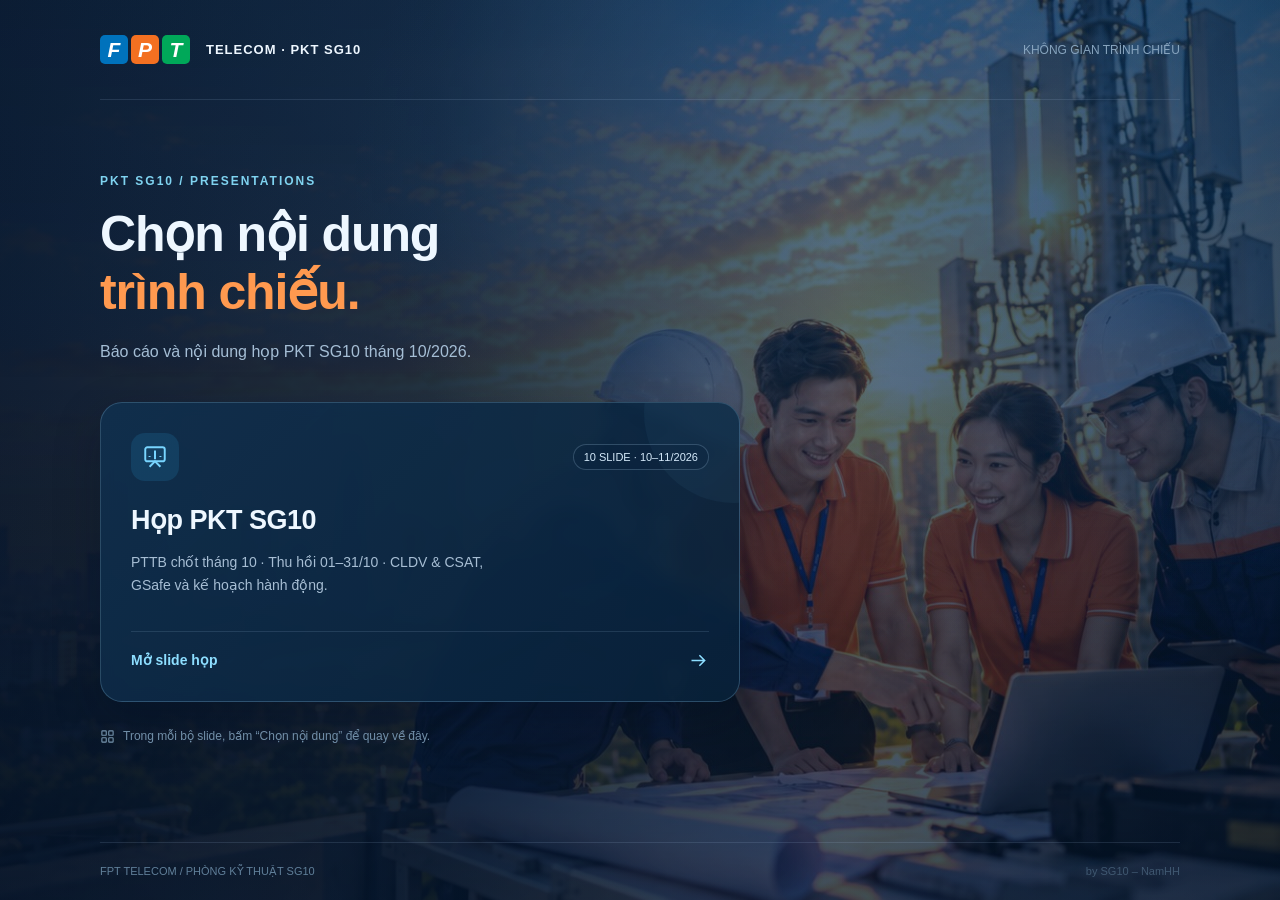
==== index.html @ 135e85dc "Homepage to V62 unified Team colors and CSAT labels" ====
<!doctype html>
<html lang="vi">
<head>
  <meta charset="utf-8">
  <meta name="viewport" content="width=device-width,initial-scale=1">
  <meta name="theme-color" content="#081d37">
  <meta name="description" content="Trình chiếu Họp PKT SG10 tháng 10/2026.">
  <title>PKT SG10 | Chọn nội dung trình chiếu</title>
  <style>
    :root{color-scheme:dark;--ink:#eef7ff;--muted:#a5bed5;--orange:#f37021;--line:#accdeb23}
    *{box-sizing:border-box}body{margin:0;min-height:100svh;background:#081a31;color:var(--ink);font-family:"Segoe UI",Arial,sans-serif;display:flex;flex-direction:column;background-image:radial-gradient(ellipse at 10% 5%,#11678935,transparent 52%),radial-gradient(ellipse at 95% 100%,#f3702113,transparent 50%)}
    header,main,footer{width:min(1080px,calc(100% - 48px));margin-inline:auto}header{padding:35px 0;display:flex;align-items:center;justify-content:space-between;border-bottom:1px solid var(--line)}.brand{display:flex;align-items:center;gap:16px;font-weight:700;font-size:13px;letter-spacing:1px}.logo{display:flex;gap:3px;font-style:italic;font-size:21px;letter-spacing:0;color:white}.logo i{width:28px;height:29px;border-radius:5px;display:grid;place-items:center;font-style:inherit}.logo i:nth-child(1){background:#0072bc}.logo i:nth-child(2){background:#f37021}.logo i:nth-child(3){background:#00a859}.header-note{color:#87a4be;font-size:12px}
    main{flex:1;display:flex;flex-direction:column;justify-content:center;padding:54px 0 64px}.eyebrow{color:#7fd3f0;font-size:12px;font-weight:700;letter-spacing:2px;margin:0 0 17px}h1{font-size:clamp(30px,4.7vw,50px);line-height:1.16;letter-spacing:-1.1px;margin:0 0 17px;max-width:750px}h1 span{color:#ff994f}.intro{font-size:16px;line-height:1.7;color:var(--muted);margin:0 0 36px}.decks{display:grid;grid-template-columns:minmax(0,640px);gap:22px}.deck{position:relative;display:flex;flex-direction:column;min-height:300px;border:1px solid #a3d3f22b;border-radius:22px;padding:30px;color:inherit;text-decoration:none;background:linear-gradient(135deg,#173754a8,#0b243dae);box-shadow:0 20px 45px #0000001c;transition:transform .22s,border-color .22s,background .22s;overflow:hidden}.deck:after{content:"";position:absolute;width:180px;height:180px;right:-85px;top:-80px;border-radius:50%;background:#63c8ff0c;pointer-events:none}.deck:hover{transform:translateY(-5px);border-color:#64c9ed94;background:#153750}.deck:focus-visible{outline:3px solid var(--orange);outline-offset:5px}.deck.ranking{background:linear-gradient(135deg,#213348b3,#14233eb0)}.deck.ranking:hover{border-color:#f5a66699;background:#24374d}.card-top{display:flex;justify-content:space-between;align-items:center;margin-bottom:22px}.icon{width:48px;height:48px;padding:11px;border-radius:14px;background:#259bd52a;color:#78d5ff}.ranking .icon{background:#f3702125;color:#ffb074}.badge{font-size:11px;color:#a8c4db;border:1px solid #a8c4db30;border-radius:30px;padding:6px 10px}.deck h2{font-size:27px;line-height:1.3;margin:0 0 13px;letter-spacing:-.5px}.deck p{font-size:14px;color:#a7bed4;line-height:1.7;max-width:380px;margin:0 0 25px}.open{display:flex;align-items:center;justify-content:space-between;font-size:14px;font-weight:700;color:#8ddeff;margin-top:auto;padding-top:18px;border-top:1px solid var(--line)}.ranking .open{color:#ffb578}.open svg{width:21px;height:21px}.hint{display:flex;align-items:center;gap:8px;color:#7998b2;font-size:12px;margin-top:25px;line-height:1.6}.hint svg{flex-shrink:0;width:15px;height:15px}footer{border-top:1px solid var(--line);padding:22px 0;display:flex;justify-content:space-between;color:#607f99;font-size:11px}.signature{opacity:.55}
    @media(max-width:650px){header,main,footer{width:calc(100% - 32px)}header{padding:22px 0}.header-note{display:none}main{padding:35px 0 30px}.decks{grid-template-columns:1fr;gap:15px}.deck{padding:23px;min-height:260px}.deck h2{font-size:24px}.intro{font-size:14px;margin-bottom:25px}.card-top{margin-bottom:17px}footer{gap:14px}.signature{white-space:nowrap}}
    @media(prefers-reduced-motion:reduce){.deck{transition:none}.deck:hover{transform:none}}

    /* SG10 homepage: use existing meeting cover as a cinematic backdrop, without hiding the two navigation cards. */
    body{
      background-color:#081a31;
      background-image:
        linear-gradient(90deg,rgba(4,20,42,.94) 0%,rgba(5,24,48,.88) 34%,rgba(5,27,52,.64) 66%,rgba(5,24,47,.77) 100%),
        url("./assets/cover-4people.jpg");
      background-size:cover,cover;
      background-position:center,right center;
      background-repeat:no-repeat,no-repeat;
      background-attachment:fixed,fixed;
      isolation:isolate;
    }
    body::before{
      content:"";
      position:fixed;
      inset:0;
      pointer-events:none;
      z-index:-1;
      background:
        radial-gradient(ellipse at 81% 19%,rgba(29,132,219,.18),transparent 47%),
        linear-gradient(180deg,rgba(4,17,37,.08),transparent 43%,rgba(4,16,32,.31));
    }
    .deck{
      background:linear-gradient(135deg,rgba(16,48,79,.88),rgba(8,33,57,.90));
      border-color:rgba(148,203,238,.24);
      box-shadow:0 18px 46px rgba(0,11,28,.25);
      backdrop-filter:blur(7px);
      -webkit-backdrop-filter:blur(7px);
    }
    .deck:hover{
      background:linear-gradient(135deg,rgba(23,59,90,.92),rgba(11,39,65,.94));
      box-shadow:0 22px 50px rgba(0,11,28,.32);
    }
    .deck.ranking{
      background:linear-gradient(135deg,rgba(29,47,74,.88),rgba(18,32,58,.92));
    }
    .deck.ranking:hover{
      background:linear-gradient(135deg,rgba(38,57,83,.94),rgba(22,37,63,.96));
    }
    .deck .card-top,.deck h2,.deck p,.deck .open{position:relative;z-index:1}
    .deck .badge{color:#d5eafa;border-color:rgba(183,219,243,.22);background:rgba(10,35,61,.33)}
    @media(max-width:650px){
      body{background-attachment:scroll,scroll;background-position:center,65% center}
      .deck{backdrop-filter:blur(5px);-webkit-backdrop-filter:blur(5px)}
    }
  </style>
</head>
<body>
  <header><div class="brand"><span class="logo" aria-label="FPT"><i>F</i><i>P</i><i>T</i></span><span>TELECOM · PKT SG10</span></div><span class="header-note">KHÔNG GIAN TRÌNH CHIẾU</span></header>
  <main>
    <p class="eyebrow">PKT SG10 / PRESENTATIONS</p>
    <h1>Chọn nội dung<br><span>trình chiếu.</span></h1>
    <p class="intro">Báo cáo và nội dung họp PKT SG10 tháng 10/2026.</p>
    <div class="decks">
      <a class="deck" href="./meeting.html?v=20261103-v62" aria-label="Mở slide họp PKT SG10 tháng 10/2026">
        <div class="card-top"><svg class="icon" viewBox="0 0 24 24" fill="none" stroke="currentColor" stroke-width="1.8" aria-hidden="true"><rect x="3" y="3" width="18" height="13" rx="2"/><path d="M7 21l5-5 5 5M7 12V11m5 3V6m5 6V11"/></svg><span class="badge">10 SLIDE · 10–11/2026</span></div>
        <h2>Họp PKT SG10</h2>
        <p>PTTB chốt tháng 10 · Thu hồi 01–31/10 · CLDV & CSAT, GSafe và kế hoạch hành động.</p>
        <div class="open"><span>Mở slide họp</span><svg viewBox="0 0 24 24" fill="none" stroke="currentColor" stroke-width="1.8" aria-hidden="true"><path d="M4 12h15m-6-6 6 6-6 6"/></svg></div>
      </a>
    </div>
    <p class="hint"><svg viewBox="0 0 24 24" fill="none" stroke="currentColor" stroke-width="1.8" aria-hidden="true"><rect x="3" y="3" width="7" height="7" rx="1"/><rect x="14" y="3" width="7" height="7" rx="1"/><rect x="3" y="14" width="7" height="7" rx="1"/><rect x="14" y="14" width="7" height="7" rx="1"/></svg>Trong mỗi bộ slide, bấm “Chọn nội dung” để quay về đây.</p>
  </main>
  <footer><span>FPT TELECOM / PHÒNG KỸ THUẬT SG10</span><span class="signature">by SG10 – NamHH</span></footer>
</body>
</html>
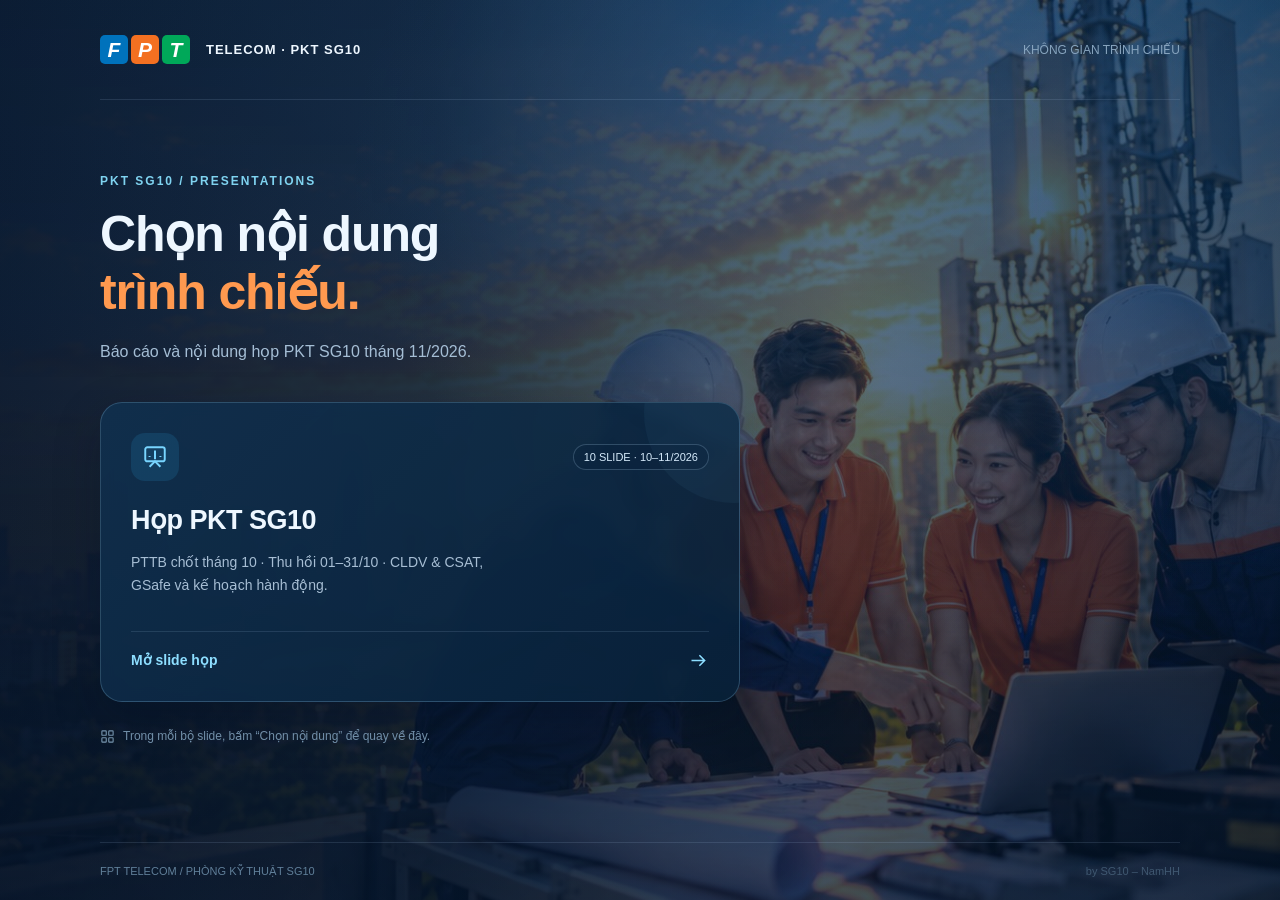
==== commit f4607ef5: "V66 homepage month 11 and presentation link, preserve October KPI results" ====
--- a/index.html
+++ b/index.html
@@ -4,7 +4,7 @@
   <meta charset="utf-8">
   <meta name="viewport" content="width=device-width,initial-scale=1">
   <meta name="theme-color" content="#081d37">
-  <meta name="description" content="Trình chiếu Họp PKT SG10 tháng 10/2026.">
+  <meta name="description" content="Trình chiếu Họp PKT SG10 tháng 11/2026.">
   <title>PKT SG10 | Chọn nội dung trình chiếu</title>
   <style>
     :root{color-scheme:dark;--ink:#eef7ff;--muted:#a5bed5;--orange:#f37021;--line:#accdeb23}
@@ -66,9 +66,9 @@
   <main>
     <p class="eyebrow">PKT SG10 / PRESENTATIONS</p>
     <h1>Chọn nội dung<br><span>trình chiếu.</span></h1>
-    <p class="intro">Báo cáo và nội dung họp PKT SG10 tháng 10/2026.</p>
+    <p class="intro">Báo cáo và nội dung họp PKT SG10 tháng 11/2026.</p>
     <div class="decks">
-      <a class="deck" href="./meeting.html?v=20261103-v62" aria-label="Mở slide họp PKT SG10 tháng 10/2026">
+      <a class="deck" href="./meeting.html?v=20261104-v66" aria-label="Mở slide họp PKT SG10 tháng 11/2026">
         <div class="card-top"><svg class="icon" viewBox="0 0 24 24" fill="none" stroke="currentColor" stroke-width="1.8" aria-hidden="true"><rect x="3" y="3" width="18" height="13" rx="2"/><path d="M7 21l5-5 5 5M7 12V11m5 3V6m5 6V11"/></svg><span class="badge">10 SLIDE · 10–11/2026</span></div>
         <h2>Họp PKT SG10</h2>
         <p>PTTB chốt tháng 10 · Thu hồi 01–31/10 · CLDV & CSAT, GSafe và kế hoạch hành động.</p>
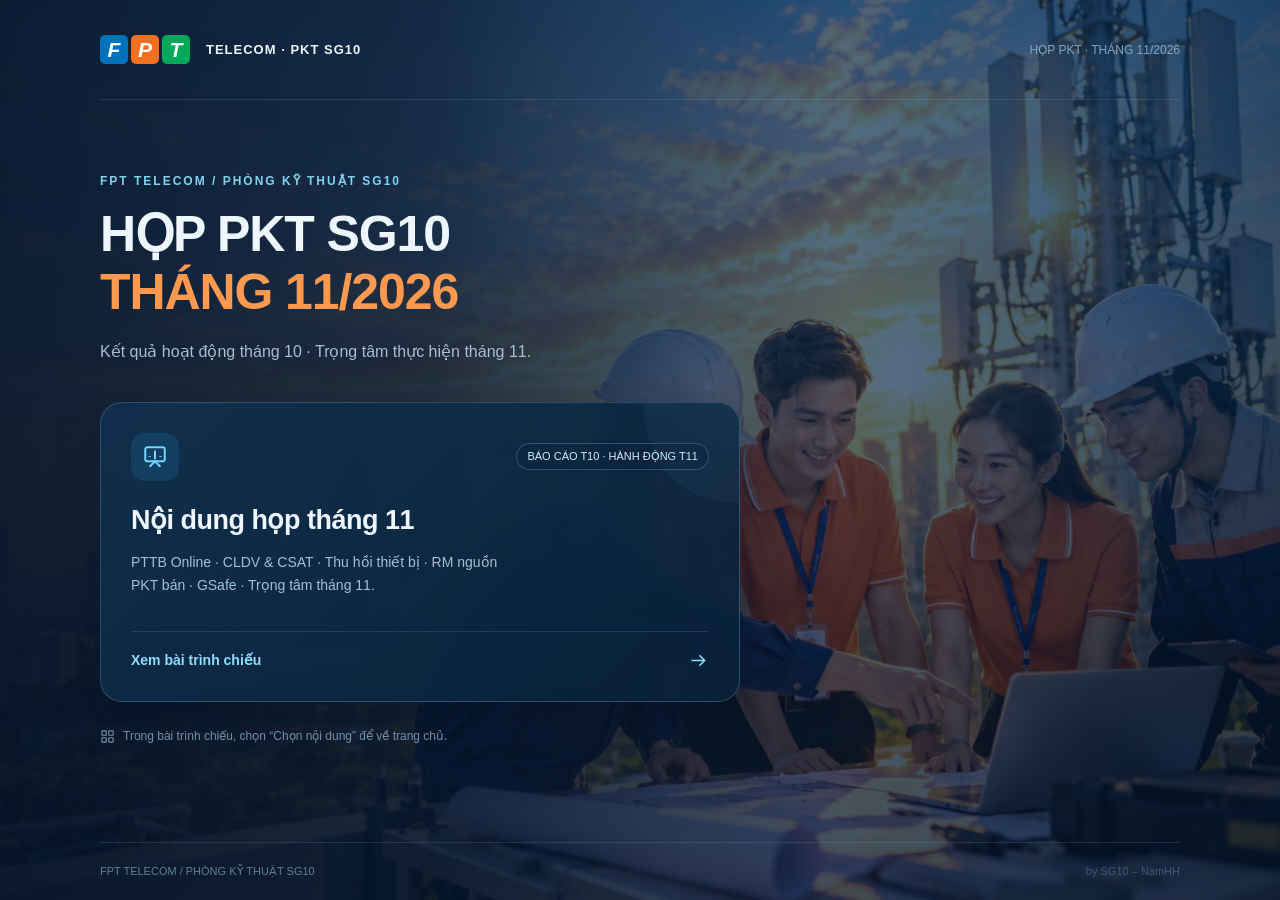
==== commit bd9733da: "Refresh homepage copy for SG10 November meeting and October KPI deck" ====
--- a/index.html
+++ b/index.html
@@ -4,8 +4,8 @@
   <meta charset="utf-8">
   <meta name="viewport" content="width=device-width,initial-scale=1">
   <meta name="theme-color" content="#081d37">
-  <meta name="description" content="Trình chiếu Họp PKT SG10 tháng 11/2026.">
-  <title>PKT SG10 | Chọn nội dung trình chiếu</title>
+  <meta name="description" content="Họp PKT SG10 tháng 11/2026 · Kết quả tháng 10 và trọng tâm tháng 11.">
+  <title>FPT TELECOM | Họp PKT SG10 tháng 11/2026</title>
   <style>
     :root{color-scheme:dark;--ink:#eef7ff;--muted:#a5bed5;--orange:#f37021;--line:#accdeb23}
     *{box-sizing:border-box}body{margin:0;min-height:100svh;background:#081a31;color:var(--ink);font-family:"Segoe UI",Arial,sans-serif;display:flex;flex-direction:column;background-image:radial-gradient(ellipse at 10% 5%,#11678935,transparent 52%),radial-gradient(ellipse at 95% 100%,#f3702113,transparent 50%)}
@@ -14,7 +14,7 @@
     @media(max-width:650px){header,main,footer{width:calc(100% - 32px)}header{padding:22px 0}.header-note{display:none}main{padding:35px 0 30px}.decks{grid-template-columns:1fr;gap:15px}.deck{padding:23px;min-height:260px}.deck h2{font-size:24px}.intro{font-size:14px;margin-bottom:25px}.card-top{margin-bottom:17px}footer{gap:14px}.signature{white-space:nowrap}}
     @media(prefers-reduced-motion:reduce){.deck{transition:none}.deck:hover{transform:none}}
 
-    /* SG10 homepage: use existing meeting cover as a cinematic backdrop, without hiding the two navigation cards. */
+    /* SG10 meeting homepage: keep the current visual treatment and one primary presentation entry. */
     body{
       background-color:#081a31;
       background-image:
@@ -62,20 +62,20 @@
   </style>
 </head>
 <body>
-  <header><div class="brand"><span class="logo" aria-label="FPT"><i>F</i><i>P</i><i>T</i></span><span>TELECOM · PKT SG10</span></div><span class="header-note">KHÔNG GIAN TRÌNH CHIẾU</span></header>
+  <header><div class="brand"><span class="logo" aria-label="FPT"><i>F</i><i>P</i><i>T</i></span><span>TELECOM · PKT SG10</span></div><span class="header-note">HỌP PKT · THÁNG 11/2026</span></header>
   <main>
-    <p class="eyebrow">PKT SG10 / PRESENTATIONS</p>
-    <h1>Chọn nội dung<br><span>trình chiếu.</span></h1>
-    <p class="intro">Báo cáo và nội dung họp PKT SG10 tháng 11/2026.</p>
+    <p class="eyebrow">FPT TELECOM / PHÒNG KỸ THUẬT SG10</p>
+    <h1>HỌP PKT SG10<br><span>THÁNG 11/2026</span></h1>
+    <p class="intro">Kết quả hoạt động tháng 10 · Trọng tâm thực hiện tháng 11.</p>
     <div class="decks">
-      <a class="deck" href="./meeting.html?v=20261104-v66" aria-label="Mở slide họp PKT SG10 tháng 11/2026">
-        <div class="card-top"><svg class="icon" viewBox="0 0 24 24" fill="none" stroke="currentColor" stroke-width="1.8" aria-hidden="true"><rect x="3" y="3" width="18" height="13" rx="2"/><path d="M7 21l5-5 5 5M7 12V11m5 3V6m5 6V11"/></svg><span class="badge">10 SLIDE · 10–11/2026</span></div>
-        <h2>Họp PKT SG10</h2>
-        <p>PTTB chốt tháng 10 · Thu hồi 01–31/10 · CLDV & CSAT, GSafe và kế hoạch hành động.</p>
-        <div class="open"><span>Mở slide họp</span><svg viewBox="0 0 24 24" fill="none" stroke="currentColor" stroke-width="1.8" aria-hidden="true"><path d="M4 12h15m-6-6 6 6-6 6"/></svg></div>
+      <a class="deck" href="./meeting.html?v=20261104-v68" aria-label="Mở slide họp PKT SG10 tháng 11/2026">
+        <div class="card-top"><svg class="icon" viewBox="0 0 24 24" fill="none" stroke="currentColor" stroke-width="1.8" aria-hidden="true"><rect x="3" y="3" width="18" height="13" rx="2"/><path d="M7 21l5-5 5 5M7 12V11m5 3V6m5 6V11"/></svg><span class="badge">BÁO CÁO T10 · HÀNH ĐỘNG T11</span></div>
+        <h2>Nội dung họp tháng 11</h2>
+        <p>PTTB Online · CLDV & CSAT · Thu hồi thiết bị · RM nguồn PKT bán · GSafe · Trọng tâm tháng 11.</p>
+        <div class="open"><span>Xem bài trình chiếu</span><svg viewBox="0 0 24 24" fill="none" stroke="currentColor" stroke-width="1.8" aria-hidden="true"><path d="M4 12h15m-6-6 6 6-6 6"/></svg></div>
       </a>
     </div>
-    <p class="hint"><svg viewBox="0 0 24 24" fill="none" stroke="currentColor" stroke-width="1.8" aria-hidden="true"><rect x="3" y="3" width="7" height="7" rx="1"/><rect x="14" y="3" width="7" height="7" rx="1"/><rect x="3" y="14" width="7" height="7" rx="1"/><rect x="14" y="14" width="7" height="7" rx="1"/></svg>Trong mỗi bộ slide, bấm “Chọn nội dung” để quay về đây.</p>
+    <p class="hint"><svg viewBox="0 0 24 24" fill="none" stroke="currentColor" stroke-width="1.8" aria-hidden="true"><rect x="3" y="3" width="7" height="7" rx="1"/><rect x="14" y="3" width="7" height="7" rx="1"/><rect x="3" y="14" width="7" height="7" rx="1"/><rect x="14" y="14" width="7" height="7" rx="1"/></svg>Trong bài trình chiếu, chọn “Chọn nội dung” để về trang chủ.</p>
   </main>
   <footer><span>FPT TELECOM / PHÒNG KỸ THUẬT SG10</span><span class="signature">by SG10 – NamHH</span></footer>
 </body>
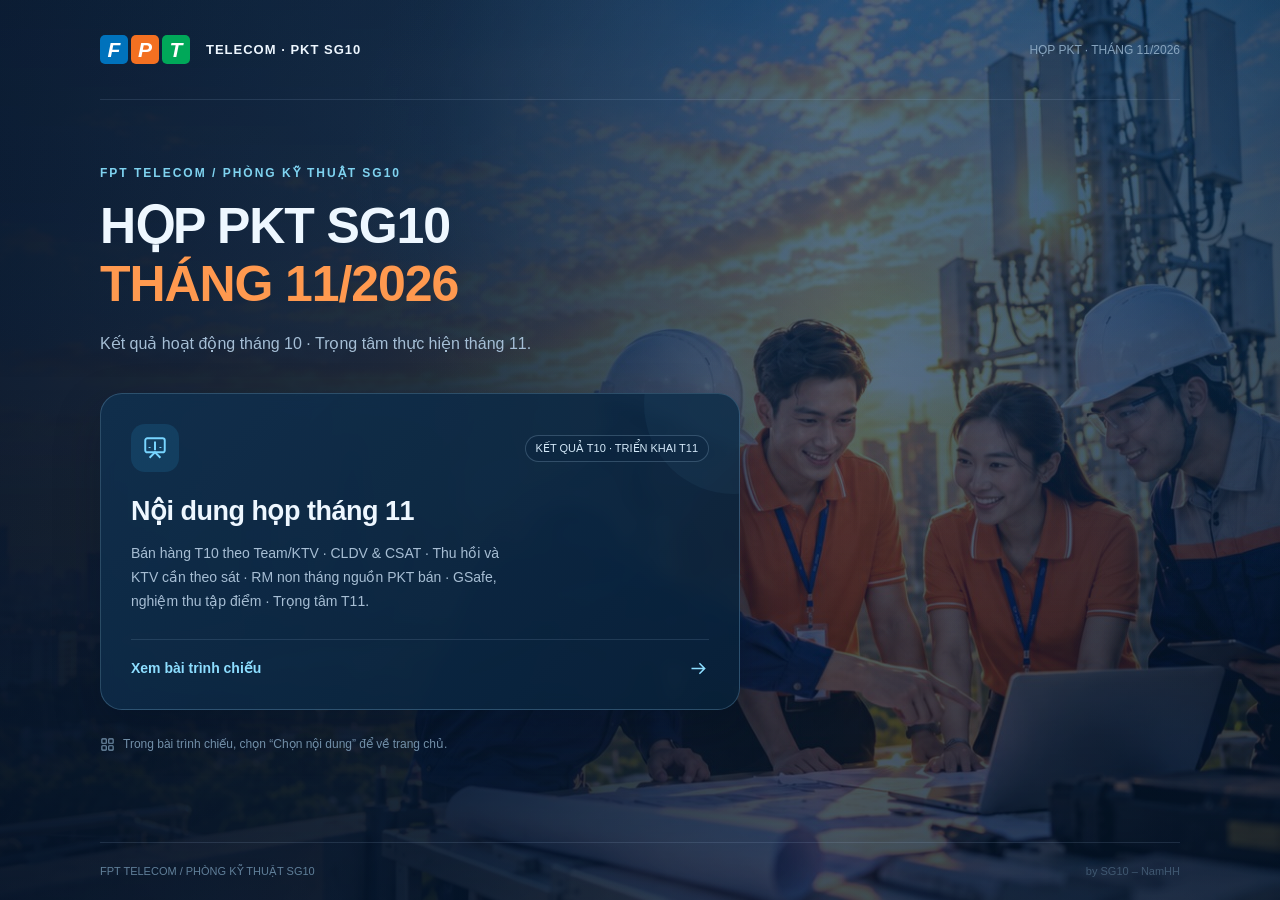
==== commit 94344fb3: "Align homepage presentation summary with actual SG10 meeting slide subjects" ====
--- a/index.html
+++ b/index.html
@@ -69,9 +69,9 @@
     <p class="intro">Kết quả hoạt động tháng 10 · Trọng tâm thực hiện tháng 11.</p>
     <div class="decks">
       <a class="deck" href="./meeting.html?v=20261104-v68" aria-label="Mở slide họp PKT SG10 tháng 11/2026">
-        <div class="card-top"><svg class="icon" viewBox="0 0 24 24" fill="none" stroke="currentColor" stroke-width="1.8" aria-hidden="true"><rect x="3" y="3" width="18" height="13" rx="2"/><path d="M7 21l5-5 5 5M7 12V11m5 3V6m5 6V11"/></svg><span class="badge">BÁO CÁO T10 · HÀNH ĐỘNG T11</span></div>
+        <div class="card-top"><svg class="icon" viewBox="0 0 24 24" fill="none" stroke="currentColor" stroke-width="1.8" aria-hidden="true"><rect x="3" y="3" width="18" height="13" rx="2"/><path d="M7 21l5-5 5 5M7 12V11m5 3V6m5 6V11"/></svg><span class="badge">KẾT QUẢ T10 · TRIỂN KHAI T11</span></div>
         <h2>Nội dung họp tháng 11</h2>
-        <p>PTTB Online · CLDV & CSAT · Thu hồi thiết bị · RM nguồn PKT bán · GSafe · Trọng tâm tháng 11.</p>
+        <p>Bán hàng T10 theo Team/KTV · CLDV & CSAT · Thu hồi và KTV cần theo sát · RM non tháng nguồn PKT bán · GSafe, nghiệm thu tập điểm · Trọng tâm T11.</p>
         <div class="open"><span>Xem bài trình chiếu</span><svg viewBox="0 0 24 24" fill="none" stroke="currentColor" stroke-width="1.8" aria-hidden="true"><path d="M4 12h15m-6-6 6 6-6 6"/></svg></div>
       </a>
     </div>
